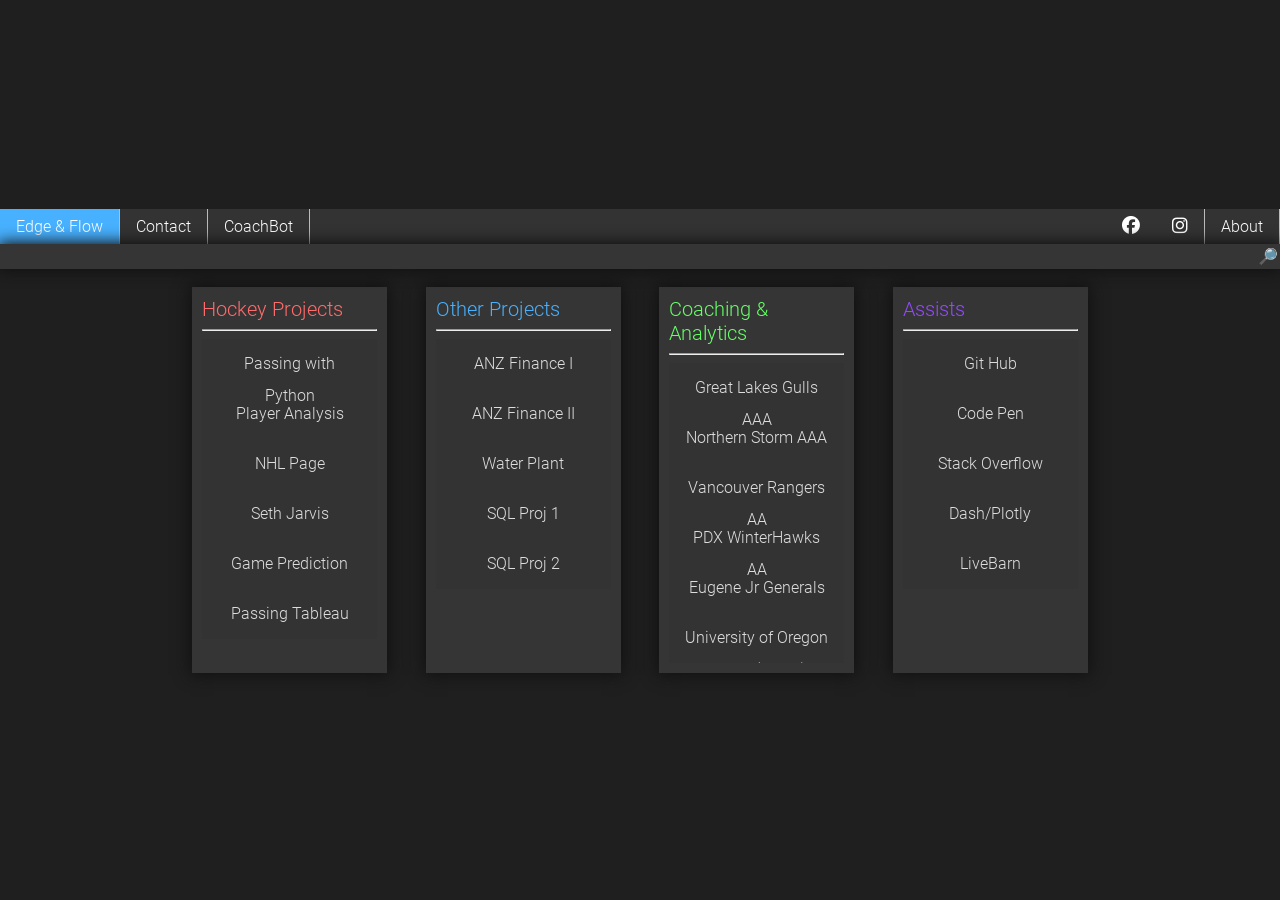
==== index.html @ d704cebc "Refactor index.html to add new sections and links The HTML structure has been updated with new secti" ====
<!DOCTYPE html>
<html lang="en">

<head>
    <meta charset="utf-8" />
    <link rel="stylesheet" href="https://cdnjs.cloudflare.com/ajax/libs/font-awesome/6.5.0/css/all.min.css">
    <title>Startpage</title>
    <meta name="viewport" content="width=device-width, initial-scale=1">
    <link rel="stylesheet" type="text/css" media="screen" href="css/main.css" />
    <noscript>
        <style>
            #clock {
                display: none;
            }
        </style>
    </noscript>
</head>
<body>
    <main>
      <ul>
  <li><a class="active" href="https://ddstats.github.io/calendar/">Edge & Flow</a></li>
  <li><a href="https://form.123formbuilder.com/6180076/contact-form">Contact</a></li>
  <li><a href="https://ddstats.github.io/CoachBot/">CoachBot</a></li>
  <li style="float:right"><a href="https://www.linkedin.com/in/darren-dunbar/">About</a></li>
  <li style="float:right">
    <a href="https://www.instagram.com/edgeandflowhockey" target="_blank">
      <i class="fab fa-instagram"></i>
    </a>
  </li>
  <li style="float:right">
    <a href="https://www.facebook.com/edgeandflowhockey" target="_blank">
      <i class="fab fa-facebook"></i>
    </a>
  </li>
</ul>
<form id="search-form" action="https://duckduckgo.com">
                <div id="search-bar-wrapper">
                    <input id="search-bar" name="q" type="text" title="Search" />
                    <button id="search-bar-btn" type="submit">&#128270;</button>
                </div>
            </form>
        </div>
        <div id="banner-image"></div>
        <div id="links-container">
            <section class="link-section">
                <h2 class="link-section-title red">Hockey Projects</h2>
                <hr />
                <ul class="link-list">
                    <li class="link-list-item"><a class="link" href="https://colab.research.google.com/drive/1PFijD4j2PfJeUZ5kMw_Y24Wx2KcPvzLd?usp=sharing">Passing with Python</a></li>
                    <li class="link-list-item"><a class="link" href="https://colab.research.google.com/drive/1OqD6tCGEo0tQwk8j-ZqFAguYGIQQROSh?usp=sharing">Player Analysis</a></li>
                    <li class="link-list-item"><a class="link" href="https://colab.research.google.com/drive/1pN-zwaBWWt2J-xB5paagreQ7hxXzEMWY?usp=sharing">NHL Page</a></li>
                    <li class="link-list-item"><a class="link" href="https://colab.research.google.com/drive/1_xh9aIMOUFN42eJ4JC1HVSWztmYC6lFy?usp=sharing">Seth Jarvis</a></li>
                    <li class="link-list-item"><a class="link" href="https://colab.research.google.com/drive/122ydZUABAZGPBr8WarhJar1tMSKlswDJ?usp=sharing">Game Prediction</a></li>
                    <li class="link-list-item"><a class="link" href="https://public.tableau.com/app/profile/darren.j.dunbar/viz/HockeyPassingAnalysis/Game">Passing Tableau</a></li>
                </ul>
            </section>
            <section class="link-section">
                <h2 class="link-section-title blue">Other Projects</h2>
                <hr />
                <ul class="link-list">
                    <li class="link-list-item"><a class="link" href="https://colab.research.google.com/drive/10iIy9PyMKAAZiYiatOk1ElgQdyjKiqHr?usp=sharing">ANZ Finance I</a></li>
                    <li class="link-list-item"><a class="link" href="https://colab.research.google.com/drive/1n5BX_TcbnWbD3AIETDN7mp5QGwGEP1wt?usp=sharing">ANZ Finance II</a></li>
                    <li class="link-list-item"><a class="link" href="https://colab.research.google.com/drive/1kKEEhX8IDkjMN7HvEOlpX8zg_OFA2VRt?usp=sharing">Water Plant</a></li>
                    <li class="link-list-item"><a class="link" href="https://github.com/DDStats/sql_project1/blob/main/notebook.ipynb">SQL Proj 1</a></li>
                    <li class="link-list-item"><a class="link" href="https://github.com/DDStats/sql_project2/blob/main/notebook.ipynb">SQL Proj 2</a></li>
                    
                </ul>
            </section>
            <section class="link-section">
                <h2 class="link-section-title green">Coaching & Analytics</h2>
                <hr />
                <ul class="link-list">
                    <li class="link-list-item"><a class="link" href="https://www.northlandhockeygroup.com/aaa-hockey-teams/team/great-lakes-gulls-mn-wi">Great Lakes Gulls AAA</a></li>
                    <li class="link-list-item"><a class="link" href="https://www.northernstorm.net">Northern Storm AAA</a></li>
                    <li class="link-list-item"><a class="link" href="https://www.vyha.org">Vancouver Rangers AA</a></li>
                    <li class="link-list-item"><a class="link" href="https://winterhawksjrhockey.sportngin.com">PDX WinterHawks AA</a></li>
                    <li class="link-list-item"><a class="link" href="https://www.eugenegenerals.com/">Eugene Jr Generals</a></li>
                    <li class="link-list-item"><a class="link" href="https://www.oregonduckshockey.com/">University of Oregon Ducks (ACHA)</a></li>
                </ul>
            </section>
            <section class="link-section">
                <h2 class="link-section-title purple">Assists</h2>
                <hr />
                <ul class="link-list">
                    <li class="link-list-item"><a class="link" href="https://github.com/DDStats">Git Hub</a></li>
                    <li class="link-list-item"><a class="link" href="https://codepen.io/features/">Code Pen</a></li>
                    <li class="link-list-item"><a class="link" href="https://stackoverflow.com/">Stack Overflow</a></li>
                    <li class="link-list-item"><a class="link" href="https://dash.plotly.com/">Dash/Plotly</a></li>
                    <li class="link-list-item"><a class="link" href="https://www.livebarn.com/en/">LiveBarn</a></li>
                </ul>
            </section>
              </div>
    </main>

    <script src="js/main.js"></script>
      
      
      
</body>

</html>
---- css/main.css ----
/* Fonts */
@font-face {
    font-family: Roboto;
    src: url("../fonts/Roboto-Regular.ttf");
}

@font-face {
    font-family: Roboto-Light;
    src: url("../fonts/Roboto-Light.ttf");
}

/* Animations */
@keyframes fade-in {
    from {opacity: 0;}
    to {opacity: 1;}
}

/* Elements */
a {
    text-decoration: none;
}

html {
    margin: 0;
    padding: 0;
    height: 100%;
    font-weight: 300;
}

body {
    align-items: center;
    background-color: #1f1f1f;
    background-image: url("https://www.kawarthalakes.ca/en/things-to-do/resources/Images/_07P1124.JPG");
    background-size: 100%;
    background-repeat: no-repeat;
    color: #ddd;
    display: flex;
    height: 100%;
    justify-content: center;
    margin: 0;
    padding: 0;
}

main {
    animation-duration: 1s;
    animation-name: fade-in;
    font-family: Roboto-Light, sans-serif;
    margin: auto;
    width: 100%;
}

/* Classes */
.links-container {
    width: 100%;
}

.link-section {
    background-color: #353535;
    padding: 10px;
    overflow-y: auto;
    box-shadow: 0px 0px 15px 2px #111;
}

.link-section-title {
    font-size: 20px;
    margin: 0;
    font-weight: normal;
}

.link-list {
    padding: 0;
}

.link-list-item {
    align-items: center;
    display: flex;
    height: 2em;
    justify-content: center;
    line-height: 2em;
    list-style-type: none;
    margin: 1vh 0 1vh 0;
    text-align: center;
    width: 100%;
}

.link-list-item:hover {
    background-color: #888;
}

.link {
    color: #ddd;
    display: block;
    width: 100%;
    height: 100%;
}

.blue {
    color: #48b1ff;
}

.red {
    color: #ff6b6b;
}

.green {
    color: #65ff66;
}

.purple {
    color: #9348ff;
}

/* IDs */
#clock {
    font-family: Roboto;
}

#top-div {
    display: grid;
    grid-template-columns: 1fr;
    grid-template-rows: 1fr 1fr;
    grid-column-end: 5;
    grid-column-start: 1;
    text-align: center;
    padding: 0 5vw 0 5vw;
}

#search-form, #clock-div {
    align-items: center;
    display: flex;
    justify-content: center;
}

#search-bar-wrapper {
    display: inline-block;
    position: relative;
    width: 100%;
}

#search-bar, #search-bar-btn {
    background-color: #353535;
    border-color: #353535;
    border-style: solid;
    border-width: 1px;
}

#search-bar {
    box-shadow: 0px 0px 15px 2px #111;
    box-sizing: border-box;
    color: #ddd;
    font-size: 16px;
    height: 25px;
    padding: 0 25px 0 0;
    text-align: center;
    width: 100%;
}

#search-bar-btn {
    display: inline-block;
    font-size: 16px;
    height: 25px;
    padding: 0 0 0 0;
    position: absolute;
    right: 0;
    top: 0;
    width: 25px;
}

#search-bar:focus, #search-bar:focus + #search-bar-btn {
    border-color: #888;
}

#links-container {
    column-gap: 0vw;
    display: grid;
    grid-column-gap: 0vw;
    grid-row-gap: 5vh;
    grid-template-columns: 1fr;
    grid-template-rows: 1fr 1fr 1fr 1fr;
    justify-content: center;
    padding: 2vh 5vw 2vh 5vw;
    row-gap: 5vh;
}

/* Media Queries */
@media only screen and (min-width: 600px) {

    #links-container {
        column-gap: 3vw;
        grid-column-gap: 3vw;
        grid-row-gap: 5vh;
        grid-template-columns: 1fr 1fr;
        grid-template-rows: 1fr 1fr;
        row-gap: 5vh;
    }

}

@media only screen and (min-width: 768px) {
    
    #links-container {
        grid-template-columns: 1fr 1fr 1fr 1fr;
        grid-template-rows: 1fr;
    }

}

@media only screen and (min-width: 1200px) {

    #top-div {
        padding: 0 15vw 0 15vw;
    }

    #links-container {
        padding: 2vh 15vw 2vh 15vw;
    }
  
     #links-container2 {
        padding: 2vh 15vw 2vh 15vw;
  }

}

ul {
  list-style-type: none;
  margin: 0;
  padding: 0;
  overflow: hidden;
  background-color: #333;
}

li {
  float: left;
  border-right:1px solid #bbb;
}

li:last-child {
  border-right: none;
}

li a {
  display: block;
  color: white;
  text-align: center;
  padding: 8px 16px;
  text-decoration: none;
}

li a:hover:not(.active) {
  background-color: #111;
}

.active {
  background-color: #48b1ff; /* Edge and Flow blue */
}

ul li a i {
  font-size: 18px;
  color: white;
}

ul li a i:hover {
  color: #48b1ff; /* Edge & Flow blue hover */
}


}
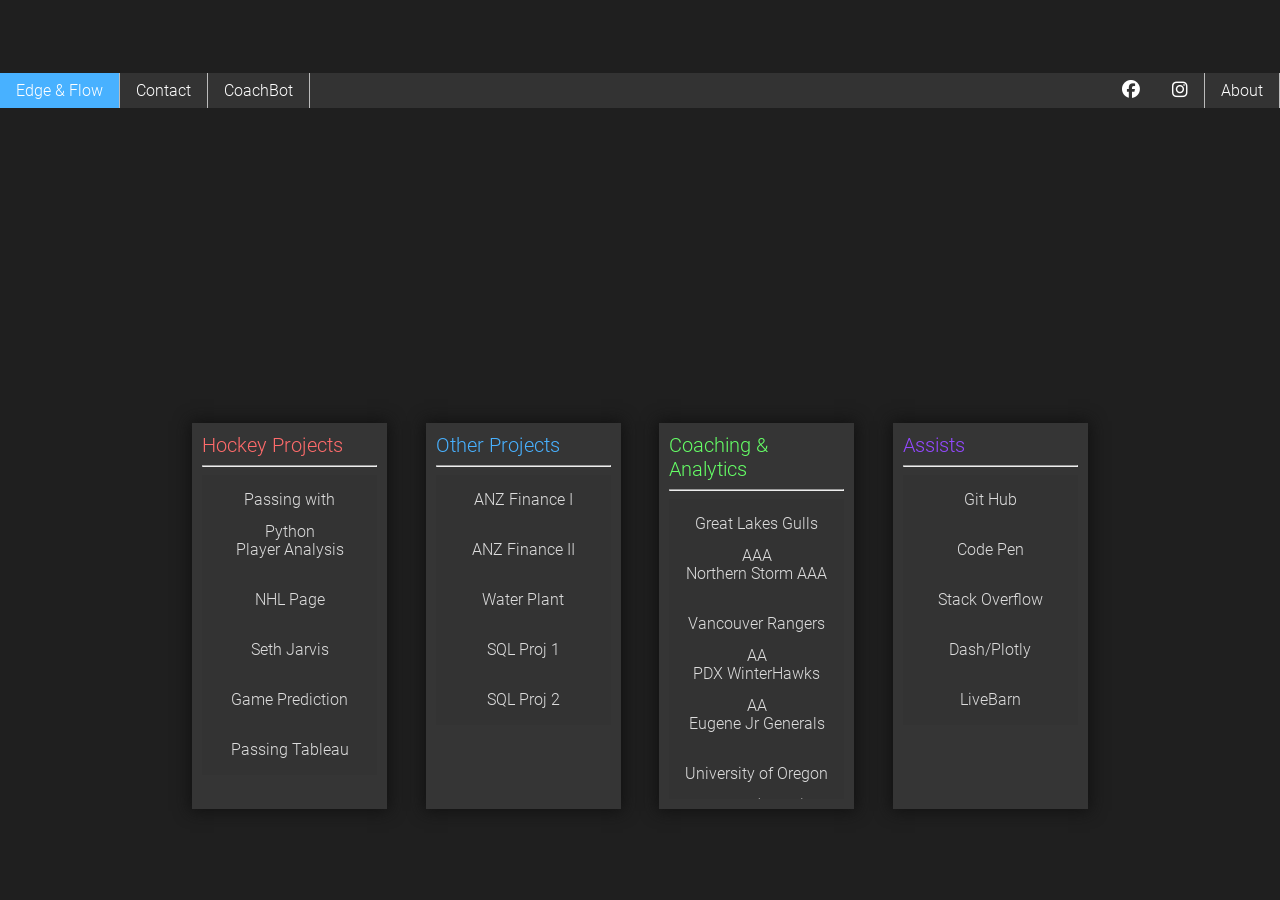
==== commit ef35cc8b: "Fix formatting issues in index.html" ====
--- a/index.html
+++ b/index.html
@@ -33,12 +33,7 @@
     </a>
   </li>
 </ul>
-<form id="search-form" action="https://duckduckgo.com">
-                <div id="search-bar-wrapper">
-                    <input id="search-bar" name="q" type="text" title="Search" />
-                    <button id="search-bar-btn" type="submit">&#128270;</button>
-                </div>
-            </form>
+
         </div>
         <div id="banner-image"></div>
         <div id="links-container">
@@ -108,3 +103,4 @@
 
 
 
+
--- a/css/main.css
+++ b/css/main.css
@@ -262,7 +262,16 @@
 ul li a i:hover {
   color: #48b1ff; /* Edge & Flow blue hover */
 }
-
-
-}
-
+#banner-image {
+    background-image: url("https://www.kawarthalakes.ca/en/things-to-do/resources/Images/_07P1124.JPG");
+    background-size: cover;      /* fill the div */
+    background-position: center;  /* center the image */
+    background-repeat: no-repeat;
+    width: 100%;                  /* full width */
+    height: 33vh;                 /* about 1/3 of the viewport height */
+}
+
+
+}
+
+
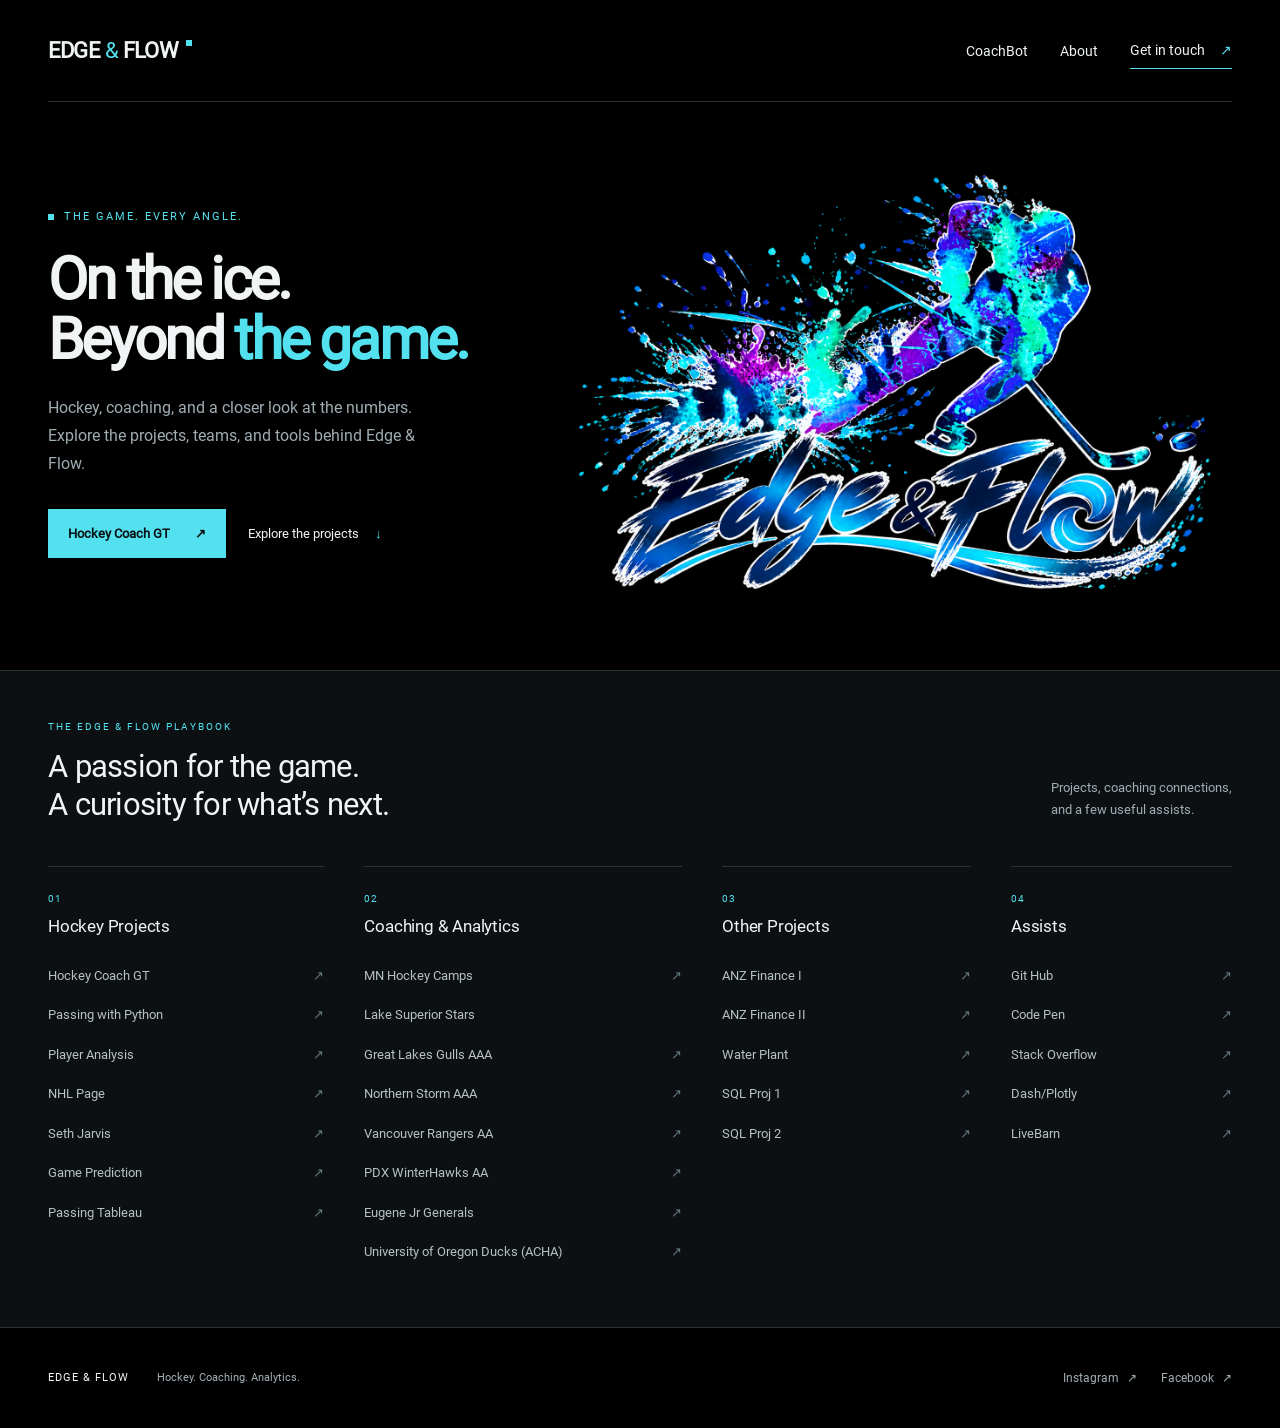
==== commit 3485b5a1: "Refresh Edge & Flow homepage and add coaching resources" ====
--- a/index.html
+++ b/index.html
@@ -1,106 +1,104 @@
-<!DOCTYPE html>
-<html lang="en">
-
-<head>
-    <meta charset="utf-8" />
-    <link rel="stylesheet" href="https://cdnjs.cloudflare.com/ajax/libs/font-awesome/6.5.0/css/all.min.css">
-    <title>Startpage</title>
-    <meta name="viewport" content="width=device-width, initial-scale=1">
-    <link rel="stylesheet" type="text/css" media="screen" href="css/main.css" />
-    <noscript>
-        <style>
-            #clock {
-                display: none;
-            }
-        </style>
-    </noscript>
-</head>
-<body>
-    <main>
-      <ul>
-  <li><a class="active" href="https://ddstats.github.io/calendar/">Edge & Flow</a></li>
-  <li><a href="https://form.123formbuilder.com/6180076/contact-form">Contact</a></li>
-  <li><a href="https://ddstats.github.io/CoachBot/">CoachBot</a></li>
-  <li style="float:right"><a href="https://www.linkedin.com/in/darren-dunbar/">About</a></li>
-  <li style="float:right">
-    <a href="https://www.instagram.com/edgeandflowhockey" target="_blank">
-      <i class="fab fa-instagram"></i>
-    </a>
-  </li>
-  <li style="float:right">
-    <a href="https://www.facebook.com/edgeandflowhockey" target="_blank">
-      <i class="fab fa-facebook"></i>
-    </a>
-  </li>
-</ul>
-
-        </div>
-        <div id="banner-image"></div>
-        <div id="links-container">
-            <section class="link-section">
-                <h2 class="link-section-title red">Hockey Projects</h2>
-                <hr />
-                <ul class="link-list">
-                    <li class="link-list-item"><a class="link" href="https://colab.research.google.com/drive/1PFijD4j2PfJeUZ5kMw_Y24Wx2KcPvzLd?usp=sharing">Passing with Python</a></li>
-                    <li class="link-list-item"><a class="link" href="https://colab.research.google.com/drive/1OqD6tCGEo0tQwk8j-ZqFAguYGIQQROSh?usp=sharing">Player Analysis</a></li>
-                    <li class="link-list-item"><a class="link" href="https://colab.research.google.com/drive/1pN-zwaBWWt2J-xB5paagreQ7hxXzEMWY?usp=sharing">NHL Page</a></li>
-                    <li class="link-list-item"><a class="link" href="https://colab.research.google.com/drive/1_xh9aIMOUFN42eJ4JC1HVSWztmYC6lFy?usp=sharing">Seth Jarvis</a></li>
-                    <li class="link-list-item"><a class="link" href="https://colab.research.google.com/drive/122ydZUABAZGPBr8WarhJar1tMSKlswDJ?usp=sharing">Game Prediction</a></li>
-                    <li class="link-list-item"><a class="link" href="https://public.tableau.com/app/profile/darren.j.dunbar/viz/HockeyPassingAnalysis/Game">Passing Tableau</a></li>
-                </ul>
-            </section>
-            <section class="link-section">
-                <h2 class="link-section-title blue">Other Projects</h2>
-                <hr />
-                <ul class="link-list">
-                    <li class="link-list-item"><a class="link" href="https://colab.research.google.com/drive/10iIy9PyMKAAZiYiatOk1ElgQdyjKiqHr?usp=sharing">ANZ Finance I</a></li>
-                    <li class="link-list-item"><a class="link" href="https://colab.research.google.com/drive/1n5BX_TcbnWbD3AIETDN7mp5QGwGEP1wt?usp=sharing">ANZ Finance II</a></li>
-                    <li class="link-list-item"><a class="link" href="https://colab.research.google.com/drive/1kKEEhX8IDkjMN7HvEOlpX8zg_OFA2VRt?usp=sharing">Water Plant</a></li>
-                    <li class="link-list-item"><a class="link" href="https://github.com/DDStats/sql_project1/blob/main/notebook.ipynb">SQL Proj 1</a></li>
-                    <li class="link-list-item"><a class="link" href="https://github.com/DDStats/sql_project2/blob/main/notebook.ipynb">SQL Proj 2</a></li>
-                    
-                </ul>
-            </section>
-            <section class="link-section">
-                <h2 class="link-section-title green">Coaching & Analytics</h2>
-                <hr />
-                <ul class="link-list">
-                    <li class="link-list-item"><a class="link" href="https://www.northlandhockeygroup.com/aaa-hockey-teams/team/great-lakes-gulls-mn-wi">Great Lakes Gulls AAA</a></li>
-                    <li class="link-list-item"><a class="link" href="https://www.northernstorm.net">Northern Storm AAA</a></li>
-                    <li class="link-list-item"><a class="link" href="https://www.vyha.org">Vancouver Rangers AA</a></li>
-                    <li class="link-list-item"><a class="link" href="https://winterhawksjrhockey.sportngin.com">PDX WinterHawks AA</a></li>
-                    <li class="link-list-item"><a class="link" href="https://www.eugenegenerals.com/">Eugene Jr Generals</a></li>
-                    <li class="link-list-item"><a class="link" href="https://www.oregonduckshockey.com/">University of Oregon Ducks (ACHA)</a></li>
-                </ul>
-            </section>
-            <section class="link-section">
-                <h2 class="link-section-title purple">Assists</h2>
-                <hr />
-                <ul class="link-list">
-                    <li class="link-list-item"><a class="link" href="https://github.com/DDStats">Git Hub</a></li>
-                    <li class="link-list-item"><a class="link" href="https://codepen.io/features/">Code Pen</a></li>
-                    <li class="link-list-item"><a class="link" href="https://stackoverflow.com/">Stack Overflow</a></li>
-                    <li class="link-list-item"><a class="link" href="https://dash.plotly.com/">Dash/Plotly</a></li>
-                    <li class="link-list-item"><a class="link" href="https://www.livebarn.com/en/">LiveBarn</a></li>
-                </ul>
-            </section>
-              </div>
-    </main>
-
-    <script src="js/main.js"></script>
-      
-      
-      
-</body>
-
-</html>
-   
-
-
-
-
-
-
-
-
-
+<!DOCTYPE html>
+<html lang="en">
+<head>
+    <meta charset="utf-8">
+    <meta name="viewport" content="width=device-width, initial-scale=1">
+    <meta name="description" content="Edge & Flow - hockey coaching, analytics, and projects by Darren Dunbar.">
+    <title>Edge & Flow | Hockey, Coaching & Analytics</title>
+    <link rel="stylesheet" href="css/main.css">
+</head>
+<body>
+    <a class="skip-link" href="#main">Skip to content</a>
+    <header class="site-header shell">
+        <a class="brand" href="https://ddstats.github.io/calendar/" aria-label="Edge and Flow calendar">EDGE<span>&</span>FLOW<span class="brand-dot" aria-hidden="true"></span></a>
+        <nav aria-label="Main navigation">
+            <a href="https://ddstats.github.io/CoachBot/">CoachBot</a>
+            <a href="https://www.linkedin.com/in/darren-dunbar/">About</a>
+            <a class="contact-link" href="https://form.123formbuilder.com/6180076/contact-form">Get in touch <span aria-hidden="true">&#8599;</span></a>
+        </nav>
+    </header>
+    <main id="main">
+        <section class="hero shell" aria-labelledby="hero-title">
+            <div class="hero-copy">
+                <p class="eyebrow"><span aria-hidden="true"></span> THE GAME. EVERY ANGLE.</p>
+                <h1 id="hero-title">On the ice.<br>Beyond <span>the game.</span></h1>
+                <p class="hero-description">Hockey, coaching, and a closer look at the numbers. Explore the projects, teams, and tools behind Edge & Flow.</p>
+                <div class="hero-actions">
+                    <a class="button" href="https://hockeycoachgt.onrender.com/">Hockey Coach GT <span aria-hidden="true">&#8599;</span></a>
+                    <a class="text-link" href="#resources">Explore the projects <span aria-hidden="true">&#8595;</span></a>
+                </div>
+            </div>
+            <div class="hero-art">
+                <img src="edge-and-flow.png" width="1536" height="1024" alt="Edge & Flow artwork: a hockey player in blue, cyan, and purple paint splashes" fetchpriority="high">
+            </div>
+        </section>
+        <section class="resources" id="resources" aria-labelledby="resources-title">
+            <div class="shell">
+                <div class="resources-heading">
+                    <div><p class="eyebrow">THE EDGE & FLOW PLAYBOOK</p><h2 id="resources-title">A passion for the game.<br>A curiosity for what&#8217;s next.</h2></div>
+                    <p>Projects, coaching connections,<br>and a few useful assists.</p>
+                </div>
+                <div id="links-container">
+<section class="link-section">
+                <span class="section-index">01</span>
+                <h3 class="link-section-title">Hockey Projects</h3>
+                <ul class="link-list">
+                    <li class="link-list-item"><a class="link" href="https://hockeycoachgt.onrender.com/">Hockey Coach GT</a></li>
+                    <li class="link-list-item"><a class="link" href="https://colab.research.google.com/drive/1PFijD4j2PfJeUZ5kMw_Y24Wx2KcPvzLd?usp=sharing">Passing with Python</a></li>
+                    <li class="link-list-item"><a class="link" href="https://colab.research.google.com/drive/1OqD6tCGEo0tQwk8j-ZqFAguYGIQQROSh?usp=sharing">Player Analysis</a></li>
+                    <li class="link-list-item"><a class="link" href="https://colab.research.google.com/drive/1pN-zwaBWWt2J-xB5paagreQ7hxXzEMWY?usp=sharing">NHL Page</a></li>
+                    <li class="link-list-item"><a class="link" href="https://colab.research.google.com/drive/1_xh9aIMOUFN42eJ4JC1HVSWztmYC6lFy?usp=sharing">Seth Jarvis</a></li>
+                    <li class="link-list-item"><a class="link" href="https://colab.research.google.com/drive/122ydZUABAZGPBr8WarhJar1tMSKlswDJ?usp=sharing">Game Prediction</a></li>
+                    <li class="link-list-item"><a class="link" href="https://public.tableau.com/app/profile/darren.j.dunbar/viz/HockeyPassingAnalysis/Game">Passing Tableau</a></li>
+                </ul>
+            </section>
+<section class="link-section">
+                <span class="section-index">02</span>
+                <h3 class="link-section-title">Coaching & Analytics</h3>
+                <ul class="link-list">
+                    <li class="link-list-item"><a class="link" href="https://www.mnhockeycamps.com/">MN Hockey Camps</a></li>
+                    <li class="link-list-item"><span class="link">Lake Superior Stars</span></li>
+                    <li class="link-list-item"><a class="link" href="https://www.northlandhockeygroup.com/aaa-hockey-teams/team/great-lakes-gulls-mn-wi">Great Lakes Gulls AAA</a></li>
+                    <li class="link-list-item"><a class="link" href="https://www.northernstorm.net">Northern Storm AAA</a></li>
+                    <li class="link-list-item"><a class="link" href="https://www.vyha.org">Vancouver Rangers AA</a></li>
+                    <li class="link-list-item"><a class="link" href="https://winterhawksjrhockey.sportngin.com">PDX WinterHawks AA</a></li>
+                    <li class="link-list-item"><a class="link" href="https://www.eugenegenerals.com/">Eugene Jr Generals</a></li>
+                    <li class="link-list-item"><a class="link" href="https://www.oregonduckshockey.com/">University of Oregon Ducks (ACHA)</a></li>
+                </ul>
+            </section>
+<section class="link-section">
+                <span class="section-index">03</span>
+                <h3 class="link-section-title">Other Projects</h3>
+                <ul class="link-list">
+                    <li class="link-list-item"><a class="link" href="https://colab.research.google.com/drive/10iIy9PyMKAAZiYiatOk1ElgQdyjKiqHr?usp=sharing">ANZ Finance I</a></li>
+                    <li class="link-list-item"><a class="link" href="https://colab.research.google.com/drive/1n5BX_TcbnWbD3AIETDN7mp5QGwGEP1wt?usp=sharing">ANZ Finance II</a></li>
+                    <li class="link-list-item"><a class="link" href="https://colab.research.google.com/drive/1kKEEhX8IDkjMN7HvEOlpX8zg_OFA2VRt?usp=sharing">Water Plant</a></li>
+                    <li class="link-list-item"><a class="link" href="https://github.com/DDStats/sql_project1/blob/main/notebook.ipynb">SQL Proj 1</a></li>
+                    <li class="link-list-item"><a class="link" href="https://github.com/DDStats/sql_project2/blob/main/notebook.ipynb">SQL Proj 2</a></li>
+
+                </ul>
+            </section>
+<section class="link-section">
+                <span class="section-index">04</span>
+                <h3 class="link-section-title">Assists</h3>
+                <ul class="link-list">
+                    <li class="link-list-item"><a class="link" href="https://github.com/DDStats">Git Hub</a></li>
+                    <li class="link-list-item"><a class="link" href="https://codepen.io/features/">Code Pen</a></li>
+                    <li class="link-list-item"><a class="link" href="https://stackoverflow.com/">Stack Overflow</a></li>
+                    <li class="link-list-item"><a class="link" href="https://dash.plotly.com/">Dash/Plotly</a></li>
+                    <li class="link-list-item"><a class="link" href="https://www.livebarn.com/en/">LiveBarn</a></li>
+                </ul>
+            </section>
+                </div>
+            </div>
+        </section>
+    </main>
+    <footer class="site-footer shell">
+        <p>EDGE & FLOW <span>Hockey. Coaching. Analytics.</span></p>
+        <nav aria-label="Social links">
+            <a href="https://www.instagram.com/edgeandflowhockey" target="_blank" rel="noopener noreferrer">Instagram <span aria-hidden="true">&#8599;</span></a>
+            <a href="https://www.facebook.com/edgeandflowhockey" target="_blank" rel="noopener noreferrer">Facebook <span aria-hidden="true">&#8599;</span></a>
+        </nav>
+    </footer>
+</body>
+</html>
--- a/css/main.css
+++ b/css/main.css
@@ -1,277 +1,91 @@
-/* Fonts */
-@font-face {
-    font-family: Roboto;
-    src: url("../fonts/Roboto-Regular.ttf");
-}
-
-@font-face {
-    font-family: Roboto-Light;
-    src: url("../fonts/Roboto-Light.ttf");
-}
-
-/* Animations */
-@keyframes fade-in {
-    from {opacity: 0;}
-    to {opacity: 1;}
-}
-
-/* Elements */
-a {
-    text-decoration: none;
-}
-
-html {
-    margin: 0;
-    padding: 0;
-    height: 100%;
-    font-weight: 300;
-}
-
-body {
-    align-items: center;
-    background-color: #1f1f1f;
-    background-image: url("https://www.kawarthalakes.ca/en/things-to-do/resources/Images/_07P1124.JPG");
-    background-size: 100%;
-    background-repeat: no-repeat;
-    color: #ddd;
-    display: flex;
-    height: 100%;
-    justify-content: center;
-    margin: 0;
-    padding: 0;
-}
-
-main {
-    animation-duration: 1s;
-    animation-name: fade-in;
-    font-family: Roboto-Light, sans-serif;
-    margin: auto;
-    width: 100%;
-}
-
-/* Classes */
-.links-container {
-    width: 100%;
-}
-
-.link-section {
-    background-color: #353535;
-    padding: 10px;
-    overflow-y: auto;
-    box-shadow: 0px 0px 15px 2px #111;
-}
-
-.link-section-title {
-    font-size: 20px;
-    margin: 0;
-    font-weight: normal;
-}
-
-.link-list {
-    padding: 0;
-}
-
-.link-list-item {
-    align-items: center;
-    display: flex;
-    height: 2em;
-    justify-content: center;
-    line-height: 2em;
-    list-style-type: none;
-    margin: 1vh 0 1vh 0;
-    text-align: center;
-    width: 100%;
-}
-
-.link-list-item:hover {
-    background-color: #888;
-}
-
-.link {
-    color: #ddd;
-    display: block;
-    width: 100%;
-    height: 100%;
-}
-
-.blue {
-    color: #48b1ff;
-}
-
-.red {
-    color: #ff6b6b;
-}
-
-.green {
-    color: #65ff66;
-}
-
-.purple {
-    color: #9348ff;
-}
-
-/* IDs */
-#clock {
-    font-family: Roboto;
-}
-
-#top-div {
-    display: grid;
-    grid-template-columns: 1fr;
-    grid-template-rows: 1fr 1fr;
-    grid-column-end: 5;
-    grid-column-start: 1;
-    text-align: center;
-    padding: 0 5vw 0 5vw;
-}
-
-#search-form, #clock-div {
-    align-items: center;
-    display: flex;
-    justify-content: center;
-}
-
-#search-bar-wrapper {
-    display: inline-block;
-    position: relative;
-    width: 100%;
-}
-
-#search-bar, #search-bar-btn {
-    background-color: #353535;
-    border-color: #353535;
-    border-style: solid;
-    border-width: 1px;
-}
-
-#search-bar {
-    box-shadow: 0px 0px 15px 2px #111;
-    box-sizing: border-box;
-    color: #ddd;
-    font-size: 16px;
-    height: 25px;
-    padding: 0 25px 0 0;
-    text-align: center;
-    width: 100%;
-}
-
-#search-bar-btn {
-    display: inline-block;
-    font-size: 16px;
-    height: 25px;
-    padding: 0 0 0 0;
-    position: absolute;
-    right: 0;
-    top: 0;
-    width: 25px;
-}
-
-#search-bar:focus, #search-bar:focus + #search-bar-btn {
-    border-color: #888;
-}
-
-#links-container {
-    column-gap: 0vw;
-    display: grid;
-    grid-column-gap: 0vw;
-    grid-row-gap: 5vh;
-    grid-template-columns: 1fr;
-    grid-template-rows: 1fr 1fr 1fr 1fr;
-    justify-content: center;
-    padding: 2vh 5vw 2vh 5vw;
-    row-gap: 5vh;
-}
-
-/* Media Queries */
-@media only screen and (min-width: 600px) {
-
-    #links-container {
-        column-gap: 3vw;
-        grid-column-gap: 3vw;
-        grid-row-gap: 5vh;
-        grid-template-columns: 1fr 1fr;
-        grid-template-rows: 1fr 1fr;
-        row-gap: 5vh;
-    }
-
-}
-
-@media only screen and (min-width: 768px) {
-    
-    #links-container {
-        grid-template-columns: 1fr 1fr 1fr 1fr;
-        grid-template-rows: 1fr;
-    }
-
-}
-
-@media only screen and (min-width: 1200px) {
-
-    #top-div {
-        padding: 0 15vw 0 15vw;
-    }
-
-    #links-container {
-        padding: 2vh 15vw 2vh 15vw;
-    }
-  
-     #links-container2 {
-        padding: 2vh 15vw 2vh 15vw;
-  }
-
-}
-
-ul {
-  list-style-type: none;
-  margin: 0;
-  padding: 0;
-  overflow: hidden;
-  background-color: #333;
-}
-
-li {
-  float: left;
-  border-right:1px solid #bbb;
-}
-
-li:last-child {
-  border-right: none;
-}
-
-li a {
-  display: block;
-  color: white;
-  text-align: center;
-  padding: 8px 16px;
-  text-decoration: none;
-}
-
-li a:hover:not(.active) {
-  background-color: #111;
-}
-
-.active {
-  background-color: #48b1ff; /* Edge and Flow blue */
-}
-
-ul li a i {
-  font-size: 18px;
-  color: white;
-}
-
-ul li a i:hover {
-  color: #48b1ff; /* Edge & Flow blue hover */
-}
-#banner-image {
-    background-image: url("https://www.kawarthalakes.ca/en/things-to-do/resources/Images/_07P1124.JPG");
-    background-size: cover;      /* fill the div */
-    background-position: center;  /* center the image */
-    background-repeat: no-repeat;
-    width: 100%;                  /* full width */
-    height: 33vh;                 /* about 1/3 of the viewport height */
-}
-
-
-}
-
-
+@font-face { font-family: Roboto; src: url('../fonts/Roboto-Regular.ttf') format('truetype'); font-style: normal; font-weight: 400; font-display: swap; }
+:root { color-scheme: dark; --ink: #000; --panel: #0c1012; --text: #f0f4f5; --muted: #a0adb3; --accent: #53e1ef; --line: #283237; }
+* { box-sizing: border-box; }
+html { scroll-behavior: smooth; }
+body { margin: 0; background: var(--ink); color: var(--text); font-family: Roboto, sans-serif; -webkit-font-smoothing: antialiased; }
+a { color: inherit; text-decoration: none; transition: color .18s ease, background-color .18s ease; }
+a:focus-visible { outline: 2px solid var(--accent); outline-offset: 5px; }
+a:hover { color: var(--accent); }
+.shell { width: min(1320px, calc(100% - 96px)); margin-inline: auto; }
+.skip-link { position: absolute; left: 24px; top: -100px; padding: 16px; background: var(--accent); color: #000; z-index: 2; }
+.skip-link:focus { top: 10px; }
+.site-header { display: flex; align-items: center; justify-content: space-between; min-height: 102px; border-bottom: 1px solid var(--line); gap: 24px; }
+.brand { display: inline-flex; align-items: center; gap: 5px; font-size: 22px; font-weight: 700; letter-spacing: -.8px; white-space: nowrap; }
+.brand > span:first-child { color: var(--accent); font-weight: 400; }
+.brand-dot { width: 6px; height: 6px; background: var(--accent); margin: 0 0 15px 3px; }
+.site-header nav, .site-footer nav { display: flex; align-items: center; gap: 32px; font-size: 14px; }
+.contact-link { border-bottom: 1px solid var(--accent); padding-block: 10px; }
+.contact-link span { margin-left: 12px; color: var(--accent); }
+.hero { display: grid; grid-template-columns: .9fr 1.2fr; align-items: center; gap: 12px; padding-block: 58px 64px; min-height: 552px; }
+.hero-copy { position: relative; z-index: 1; min-width: 0; }
+.hero-art { min-width: 0; width: 100%; }
+.eyebrow { font-size: 11px; line-height: 1.6; letter-spacing: 2px; font-weight: 400; color: var(--accent); margin: 0 0 24px; }
+.hero .eyebrow { display: flex; align-items: center; gap: 10px; }
+.hero .eyebrow span { height: 6px; width: 6px; background: var(--accent); }
+h1 { font-family: Roboto, sans-serif; font-size: clamp(44px, 4.5vw, 68px); letter-spacing: -2.8px; line-height: 1.04; font-weight: 700; margin: 0 0 25px; }
+h1 > span { color: var(--accent); }
+.hero-description { color: var(--muted); max-width: 390px; font-size: 16px; line-height: 1.75; margin: 0; }
+.hero-actions { display: flex; flex-wrap: wrap; gap: 22px; align-items: center; margin-top: 31px; font-size: 13px; }
+.button { background: var(--accent); color: #071113; display: inline-flex; gap: 25px; align-items: center; padding: 17px 20px; font-weight: 700; }
+.button:hover { background: #a4f4fa; color: #071113; }
+.text-link { display: inline-flex; align-items: center; gap: 16px; padding-block: 12px; }
+.text-link span { color: var(--accent); }
+.hero-art img { width: 100%; height: auto; display: block; }
+.resources { background: var(--panel); border-block: 1px solid var(--line); padding-block: 48px 55px; scroll-margin-top: 20px; }
+.resources-heading { display: flex; justify-content: space-between; align-items: end; gap: 30px; margin-bottom: 42px; }
+.resources-heading .eyebrow { margin-bottom: 13px; font-size: 10px; }
+h2 { font-size: clamp(24px, 2.4vw, 32px); line-height: 1.23; letter-spacing: -.75px; margin: 0; font-weight: 400; }
+.resources-heading > p { color: var(--muted); font-size: 13px; line-height: 1.7; margin: 0 0 3px; }
+#links-container { display: grid; grid-template-columns: 1fr 1.15fr .9fr .8fr; gap: 40px; }
+.link-section { min-width: 0; border-top: 1px solid var(--line); padding-top: 20px; }
+.section-index { font-size: 10px; letter-spacing: 1px; color: var(--accent); }
+.link-section-title { font-size: 17px; line-height: 1.5; font-weight: 400; margin: 8px 0 16px; letter-spacing: -.2px; }
+.link-list { list-style: none; margin: 0; padding: 0; }
+.link { display: flex; justify-content: space-between; gap: 10px; align-items: baseline; color: #b6c1c5; padding-block: 10px; font-size: 13px; line-height: 1.5; }
+a.link::after { content: '\2197'; color: #647981; flex-shrink: 0; transition: color .18s ease, transform .18s ease; }
+a.link:hover::after { color: var(--accent); transform: translate(2px, -2px); }
+.site-footer { display: flex; justify-content: space-between; align-items: center; min-height: 100px; gap: 24px; }
+.site-footer p { font-size: 11px; letter-spacing: 1px; }
+.site-footer p span { color: var(--muted); margin-left: 24px; letter-spacing: 0; }
+.site-footer nav { font-size: 12px; gap: 24px; color: var(--muted); }
+.site-footer nav span { margin-left: 5px; }
+@media (min-width: 1500px) { .hero { padding-block: 70px; } }
+@media (max-width: 1100px) {
+    .shell { width: calc(100% - 64px); }
+    .hero { grid-template-columns: 1fr 1.1fr; min-height: 510px; }
+    h1 { font-size: 49px; }
+    .hero-actions { gap: 10px 18px; }
+    #links-container { grid-template-columns: 1fr 1fr; gap: 35px 56px; }
+}
+@media (max-width: 720px) {
+    .shell { width: calc(100% - 40px); }
+    .site-header { min-height: 85px; gap: 16px; }
+    .brand { font-size: 18px; }
+    .site-header nav { gap: 16px; font-size: 12px; }
+    .contact-link span { display: none; }
+    .hero { grid-template-columns: 1fr; gap: 20px; padding-block: 42px 28px; }
+    h1 { font-size: clamp(45px, 9vw, 66px); letter-spacing: -2px; }
+    .hero-description { max-width: 470px; font-size: 15px; }
+    .hero-art { max-width: 550px; margin-inline: auto; }
+    .hero .eyebrow { margin-bottom: 20px; font-size: 10px; }
+    .hero-actions { margin-top: 25px; gap: 12px 22px; }
+    .resources { padding-block: 35px 40px; }
+    .resources-heading { margin-bottom: 32px; display: block; }
+    .resources-heading > p { margin-top: 17px; }
+    .resources-heading > p br { display: none; }
+    #links-container { gap: 30px; }
+    .site-footer { align-items: start; flex-direction: column; padding-block: 28px; gap: 15px; }
+    .site-footer p { margin: 0; line-height: 1.7; }
+    .site-footer p span { margin-left: 14px; }
+}
+@media (max-width: 420px) {
+    .site-header { flex-wrap: wrap; padding-block: 21px 13px; gap: 10px; }
+    .site-header nav { width: 100%; justify-content: space-between; }
+    #links-container { grid-template-columns: 1fr; gap: 30px; }
+    .link { font-size: 14px; padding-block: 11px; }
+    .link-section-title { font-size: 20px; }
+}
+@media (prefers-reduced-motion: reduce) {
+    html { scroll-behavior: auto; }
+    *, *::before, *::after { transition: none !important; }
+}
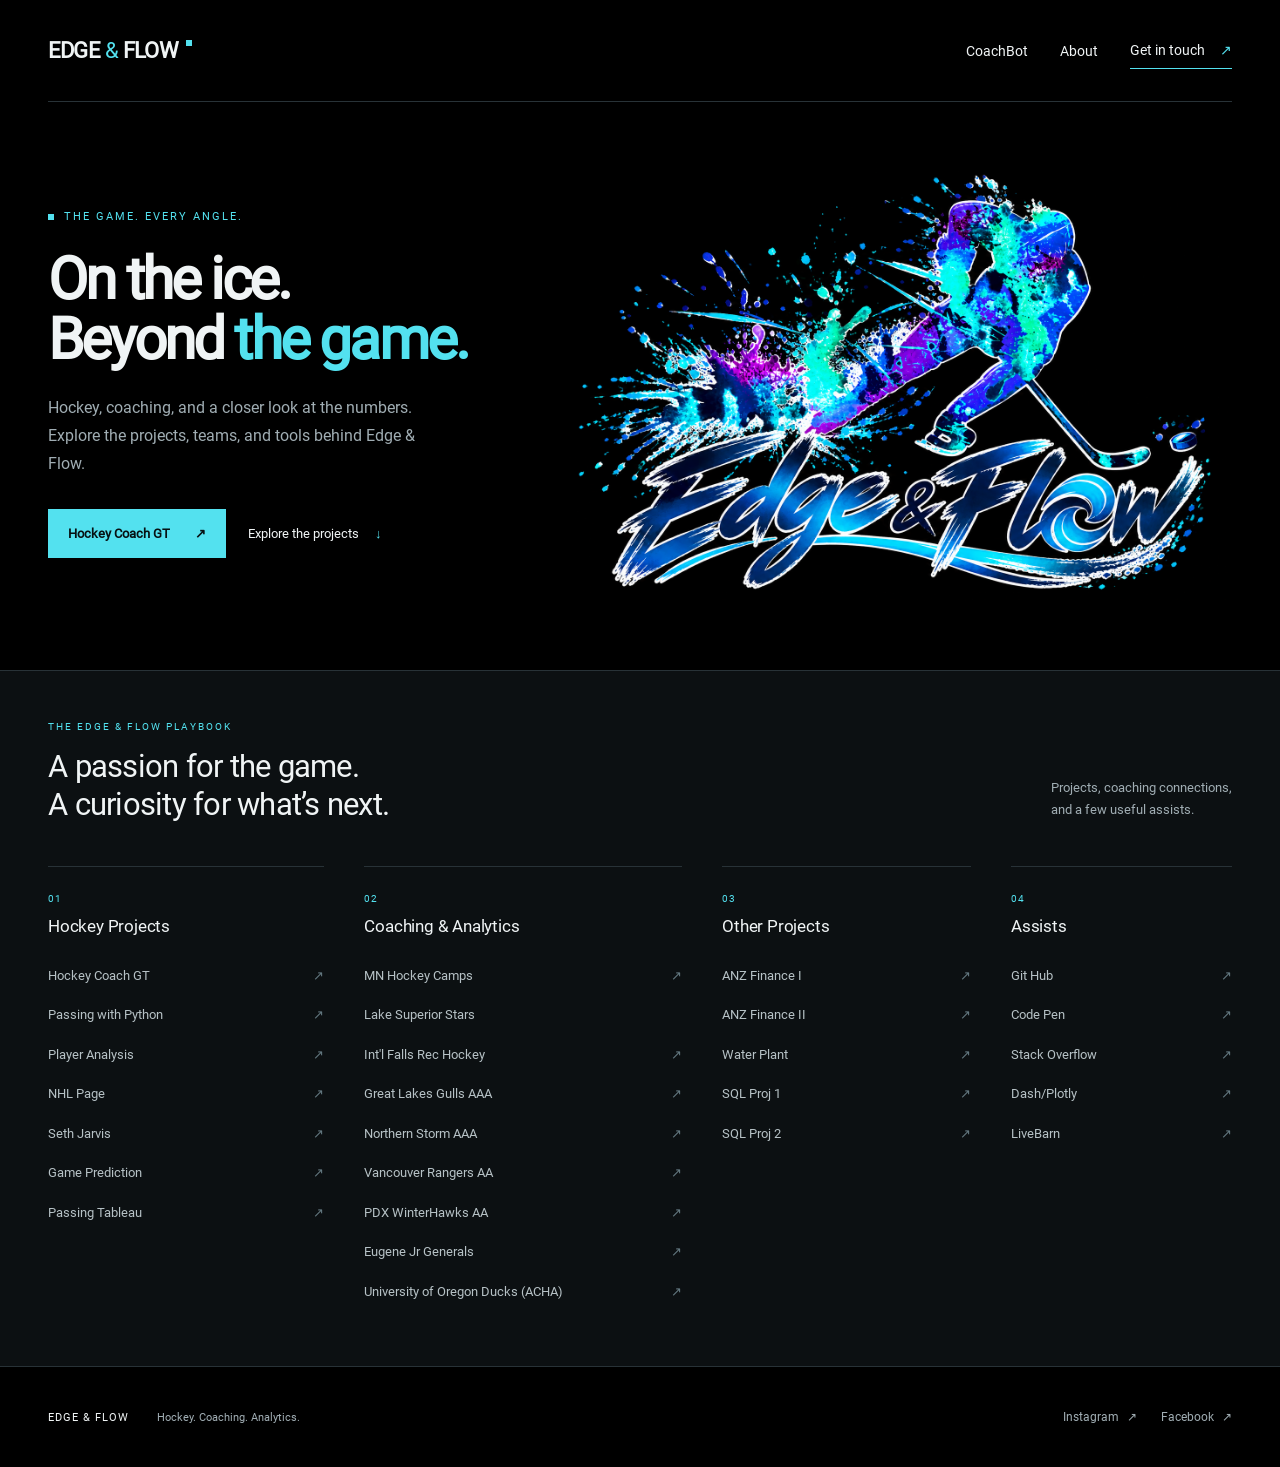
==== commit 9cdcc3f8: "Add Int'l Falls Rec Hockey coaching link" ====
--- a/index.html
+++ b/index.html
@@ -58,6 +58,7 @@
                 <ul class="link-list">
                     <li class="link-list-item"><a class="link" href="https://www.mnhockeycamps.com/">MN Hockey Camps</a></li>
                     <li class="link-list-item"><span class="link">Lake Superior Stars</span></li>
+                    <li class="link-list-item"><a class="link" href="https://www.ifallsrechockey.com/">Int'l Falls Rec Hockey</a></li>
                     <li class="link-list-item"><a class="link" href="https://www.northlandhockeygroup.com/aaa-hockey-teams/team/great-lakes-gulls-mn-wi">Great Lakes Gulls AAA</a></li>
                     <li class="link-list-item"><a class="link" href="https://www.northernstorm.net">Northern Storm AAA</a></li>
                     <li class="link-list-item"><a class="link" href="https://www.vyha.org">Vancouver Rangers AA</a></li>
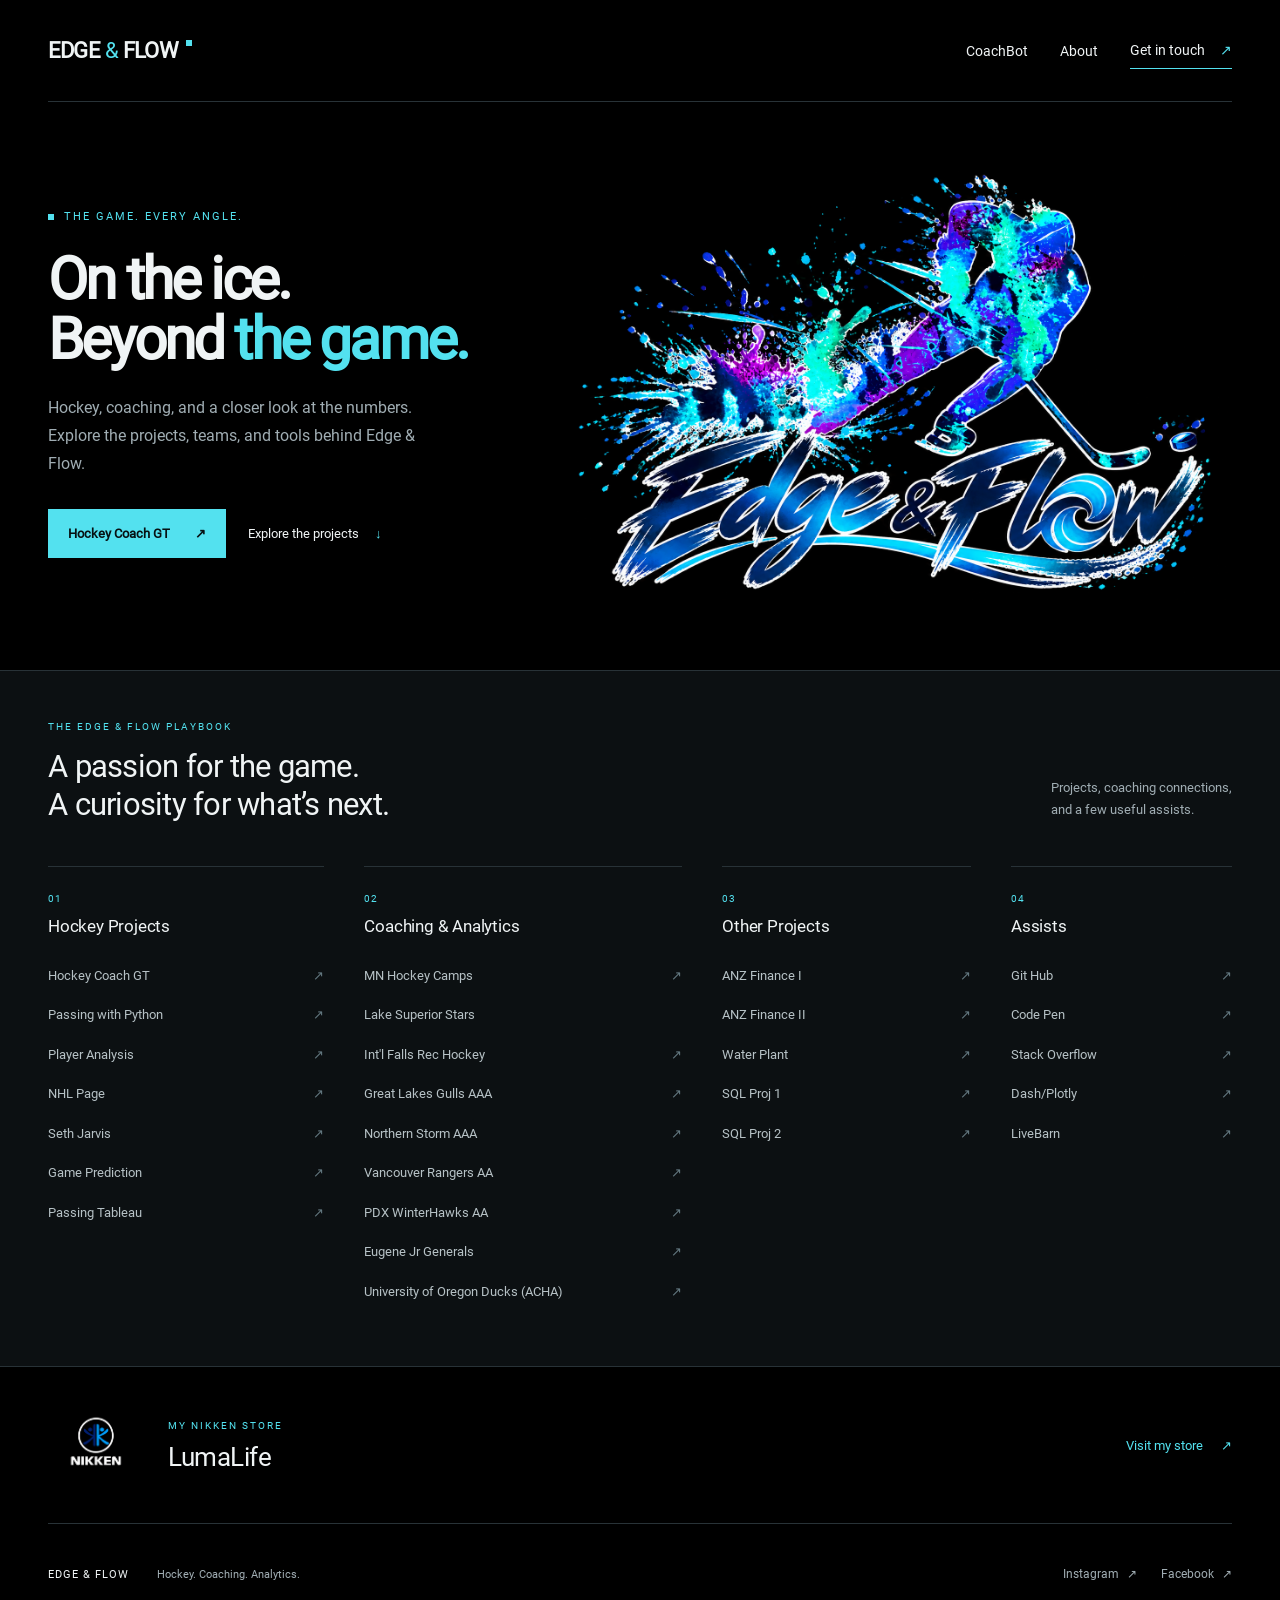
==== commit aa1306ea: "Add Nikken store link with dark logo" ====
--- a/index.html
+++ b/index.html
@@ -93,6 +93,11 @@
                 </div>
             </div>
         </section>
+        <a id="nikken-store" class="store-callout shell" href="https://lumalife.store.nikken.com/" target="_blank" rel="noopener noreferrer" aria-label="Visit my LumaLife Nikken store (opens in a new tab)">
+            <img class="store-logo" src="nikken.png" width="96" height="96" alt="Nikken" loading="lazy">
+            <span class="store-copy"><span class="eyebrow">My Nikken store</span><span class="store-name">LumaLife</span></span>
+            <span class="store-cta">Visit my store <span aria-hidden="true">&#8599;</span></span>
+        </a>
     </main>
     <footer class="site-footer shell">
         <p>EDGE & FLOW <span>Hockey. Coaching. Analytics.</span></p>
--- a/css/main.css
+++ b/css/main.css
@@ -89,3 +89,19 @@
     html { scroll-behavior: auto; }
     *, *::before, *::after { transition: none !important; }
 }
+
+.store-callout { display: flex; align-items: center; gap: 24px; padding-block: 30px; border-bottom: 1px solid var(--line); }
+.store-logo { width: 96px; height: 96px; object-fit: contain; padding: 10px; background: #000; flex-shrink: 0; }
+.store-copy { display: grid; gap: 8px; min-width: 0; }
+.store-copy .eyebrow { margin: 0; font-size: 10px; text-transform: uppercase; }
+.store-name { font-size: 26px; letter-spacing: -.5px; }
+.store-cta { margin-left: auto; font-size: 13px; color: var(--accent); }
+.store-cta > span { margin-left: 15px; }
+.store-callout:hover .store-cta { text-decoration: underline; text-underline-offset: 5px; }
+@media (max-width: 720px) {
+    .store-callout { display: grid; grid-template-columns: 72px 1fr; gap: 6px 18px; padding-block: 24px; }
+    .store-logo { width: 72px; height: 72px; padding: 8px; grid-row: span 2; }
+    .store-copy { gap: 5px; }
+    .store-name { font-size: 23px; }
+    .store-cta { margin-left: 0; grid-column: 2; }
+}
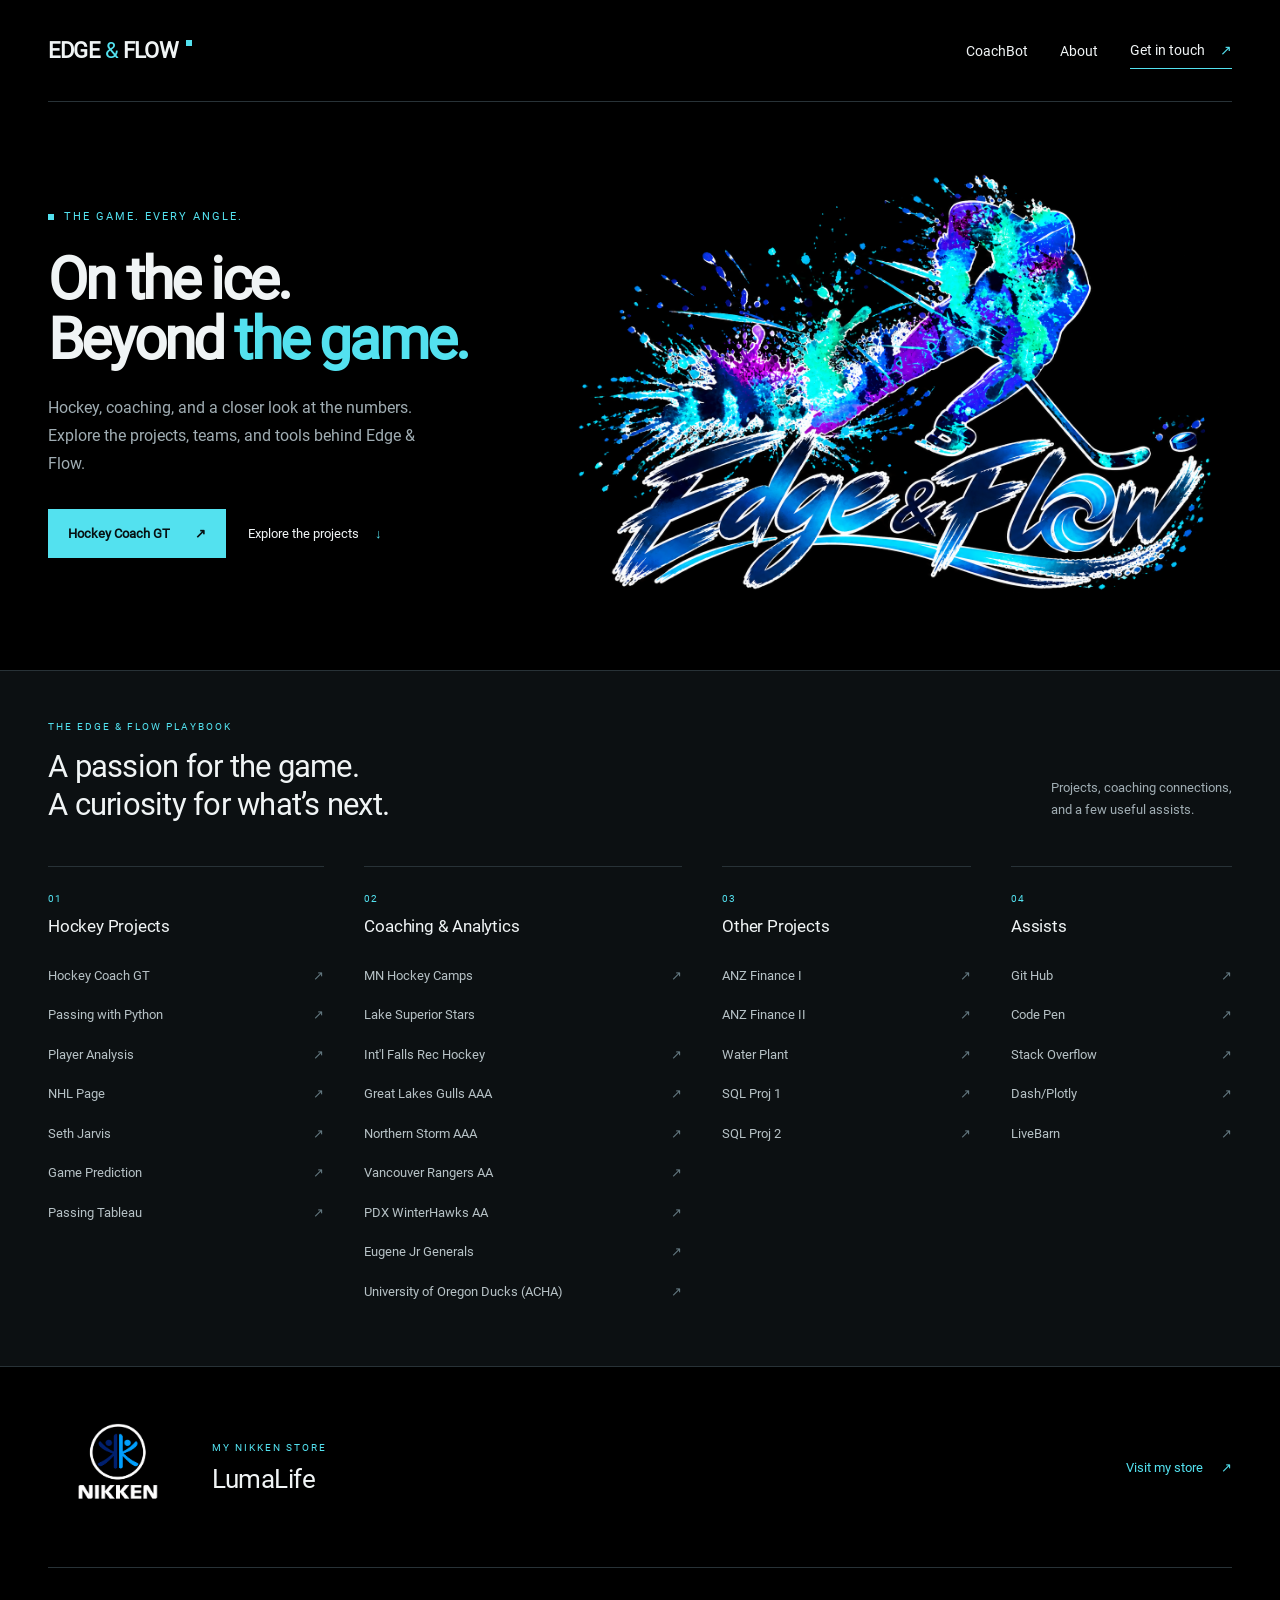
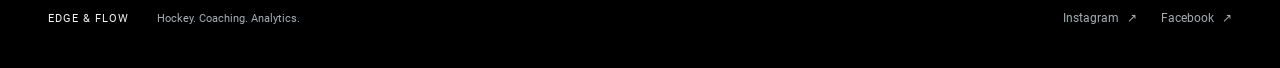
==== commit cc0abef3: "Increase Nikken logo size on desktop and mobile" ====
--- a/index.html
+++ b/index.html
@@ -94,7 +94,7 @@
             </div>
         </section>
         <a id="nikken-store" class="store-callout shell" href="https://lumalife.store.nikken.com/" target="_blank" rel="noopener noreferrer" aria-label="Visit my LumaLife Nikken store (opens in a new tab)">
-            <img class="store-logo" src="nikken.png" width="96" height="96" alt="Nikken" loading="lazy">
+            <img class="store-logo" src="nikken.png" width="140" height="140" alt="Nikken" loading="lazy">
             <span class="store-copy"><span class="eyebrow">My Nikken store</span><span class="store-name">LumaLife</span></span>
             <span class="store-cta">Visit my store <span aria-hidden="true">&#8599;</span></span>
         </a>
--- a/css/main.css
+++ b/css/main.css
@@ -91,7 +91,7 @@
 }
 
 .store-callout { display: flex; align-items: center; gap: 24px; padding-block: 30px; border-bottom: 1px solid var(--line); }
-.store-logo { width: 96px; height: 96px; object-fit: contain; padding: 10px; background: #000; flex-shrink: 0; }
+.store-logo { width: 140px; height: 140px; object-fit: contain; padding: 10px; background: #000; flex-shrink: 0; }
 .store-copy { display: grid; gap: 8px; min-width: 0; }
 .store-copy .eyebrow { margin: 0; font-size: 10px; text-transform: uppercase; }
 .store-name { font-size: 26px; letter-spacing: -.5px; }
@@ -99,8 +99,8 @@
 .store-cta > span { margin-left: 15px; }
 .store-callout:hover .store-cta { text-decoration: underline; text-underline-offset: 5px; }
 @media (max-width: 720px) {
-    .store-callout { display: grid; grid-template-columns: 72px 1fr; gap: 6px 18px; padding-block: 24px; }
-    .store-logo { width: 72px; height: 72px; padding: 8px; grid-row: span 2; }
+    .store-callout { display: grid; grid-template-columns: 104px 1fr; gap: 6px 18px; padding-block: 24px; }
+    .store-logo { width: 104px; height: 104px; padding: 8px; grid-row: span 2; }
     .store-copy { gap: 5px; }
     .store-name { font-size: 23px; }
     .store-cta { margin-left: 0; grid-column: 2; }
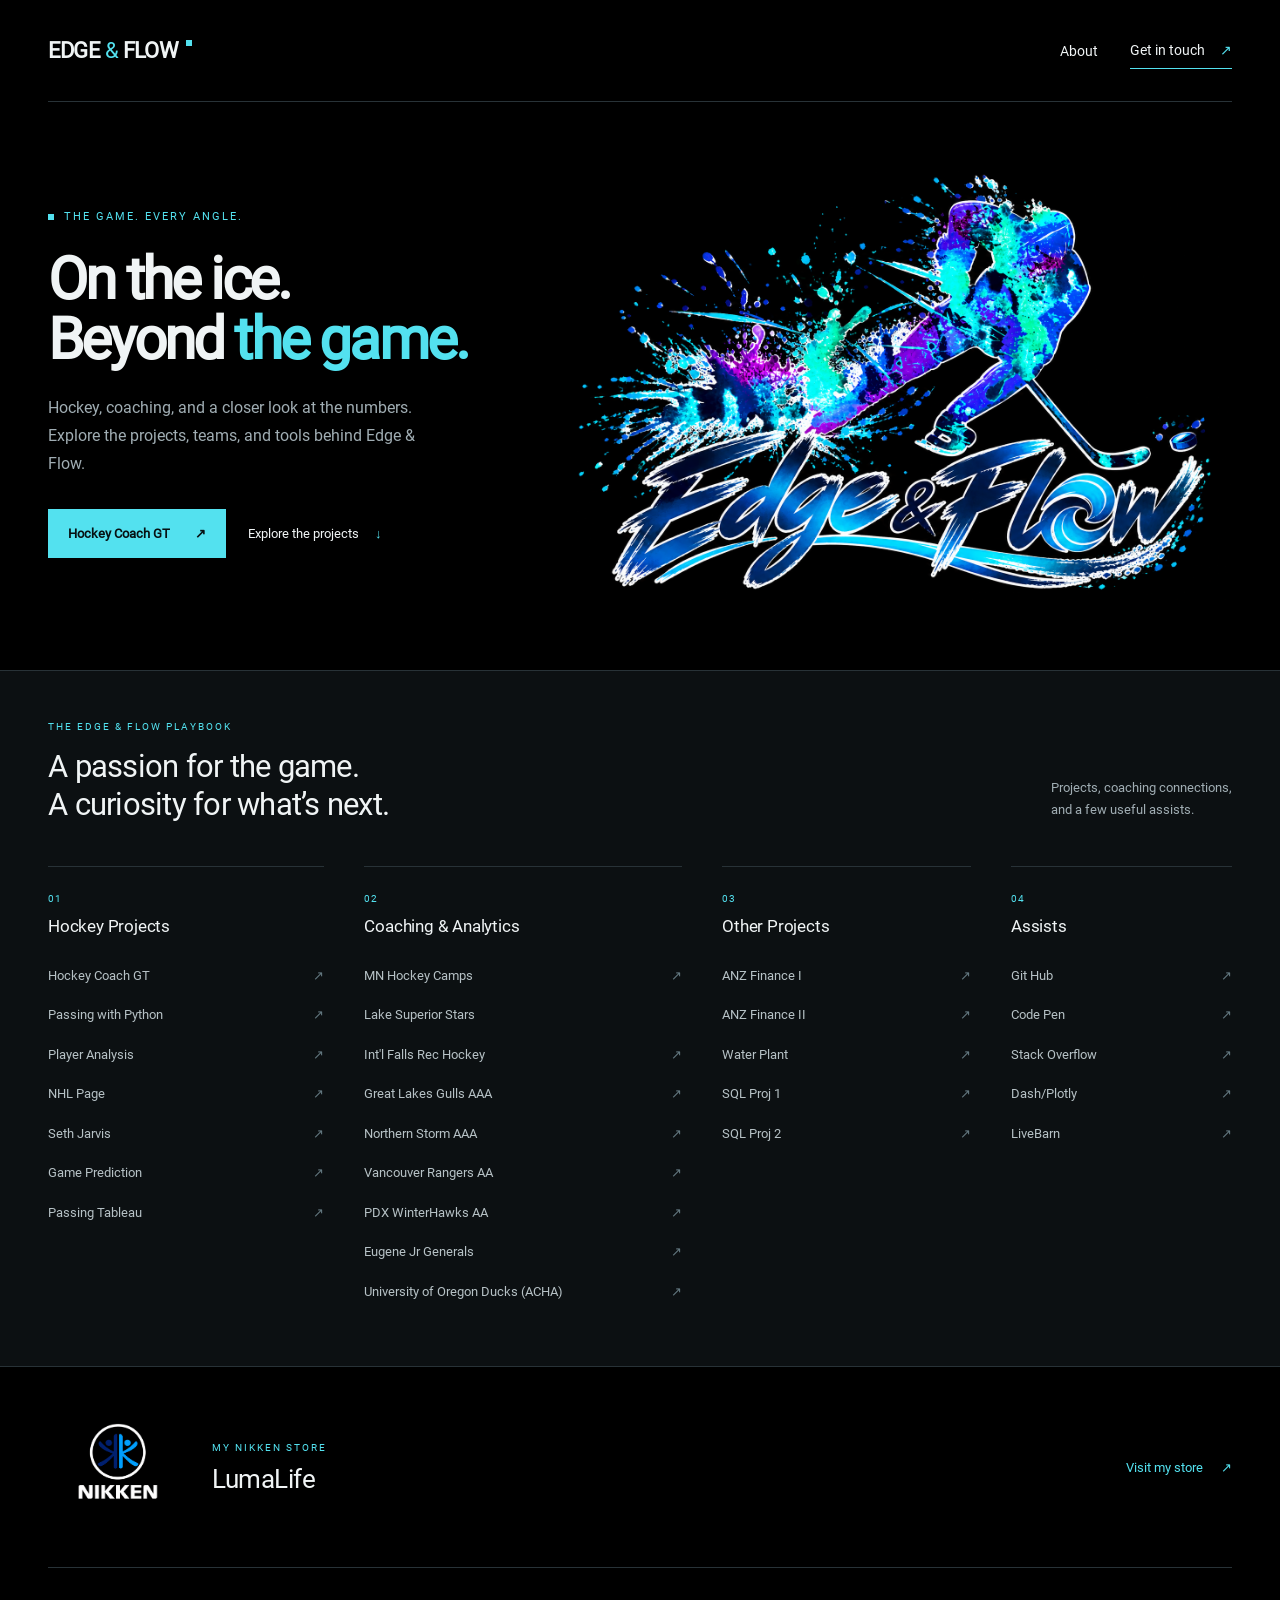
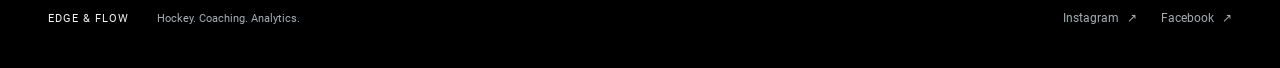
==== commit 08b34e63: "Remove CoachBot navigation link" ====
--- a/index.html
+++ b/index.html
@@ -12,7 +12,6 @@
     <header class="site-header shell">
         <a class="brand" href="https://ddstats.github.io/calendar/" aria-label="Edge and Flow calendar">EDGE<span>&</span>FLOW<span class="brand-dot" aria-hidden="true"></span></a>
         <nav aria-label="Main navigation">
-            <a href="https://ddstats.github.io/CoachBot/">CoachBot</a>
             <a href="https://www.linkedin.com/in/darren-dunbar/">About</a>
             <a class="contact-link" href="https://form.123formbuilder.com/6180076/contact-form">Get in touch <span aria-hidden="true">&#8599;</span></a>
         </nav>
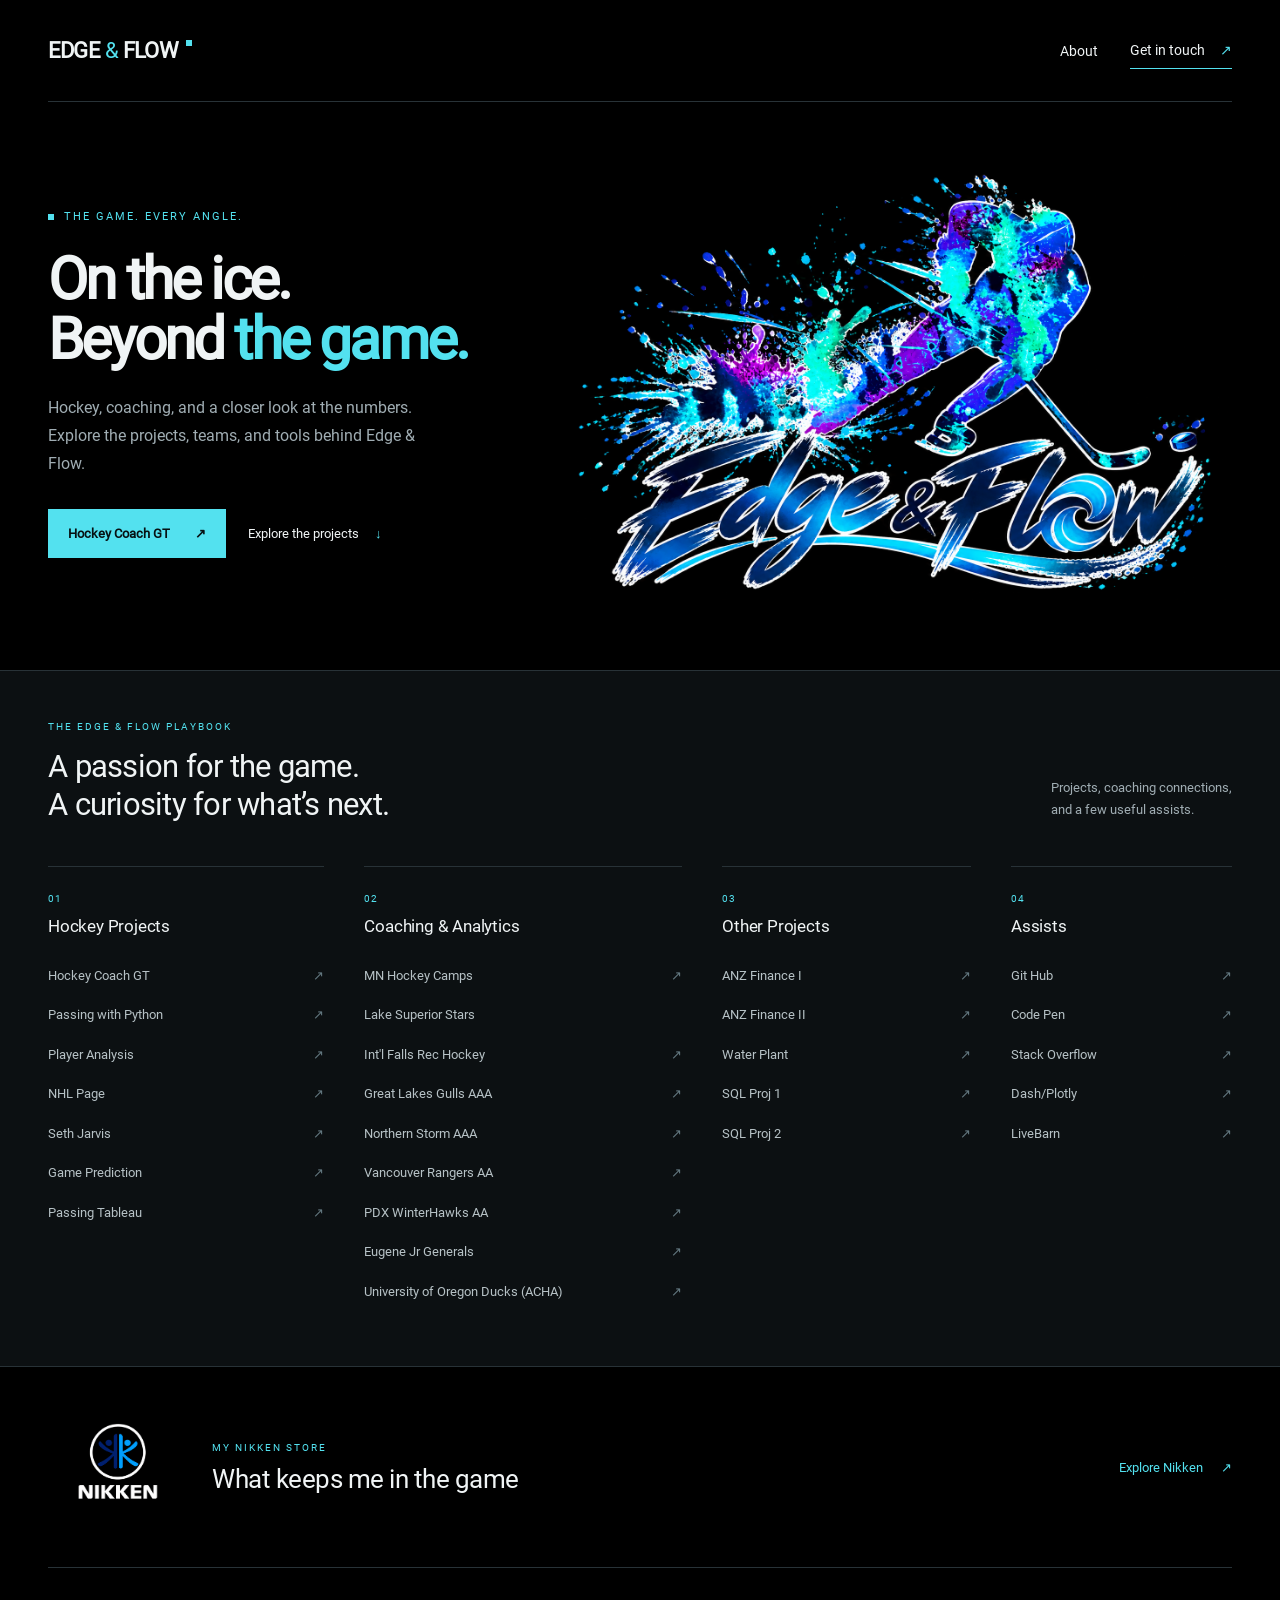
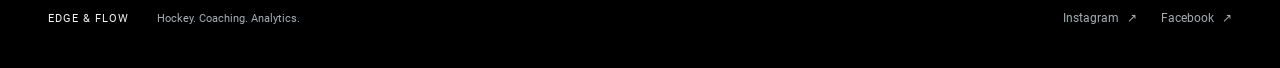
==== commit 6f99aac8: "Add Nikken companion page with mission and featured products" ====
--- a/index.html
+++ b/index.html
@@ -92,10 +92,10 @@
                 </div>
             </div>
         </section>
-        <a id="nikken-store" class="store-callout shell" href="https://lumalife.store.nikken.com/" target="_blank" rel="noopener noreferrer" aria-label="Visit my LumaLife Nikken store (opens in a new tab)">
+        <a id="nikken-store" class="store-callout shell" href="nikken.html">
             <img class="store-logo" src="nikken.png" width="140" height="140" alt="Nikken" loading="lazy">
-            <span class="store-copy"><span class="eyebrow">My Nikken store</span><span class="store-name">LumaLife</span></span>
-            <span class="store-cta">Visit my store <span aria-hidden="true">&#8599;</span></span>
+            <span class="store-copy"><span class="eyebrow">My Nikken store</span><span class="store-name">What keeps me in the game</span></span>
+            <span class="store-cta">Explore Nikken <span aria-hidden="true">&#8599;</span></span>
         </a>
     </main>
     <footer class="site-footer shell">
